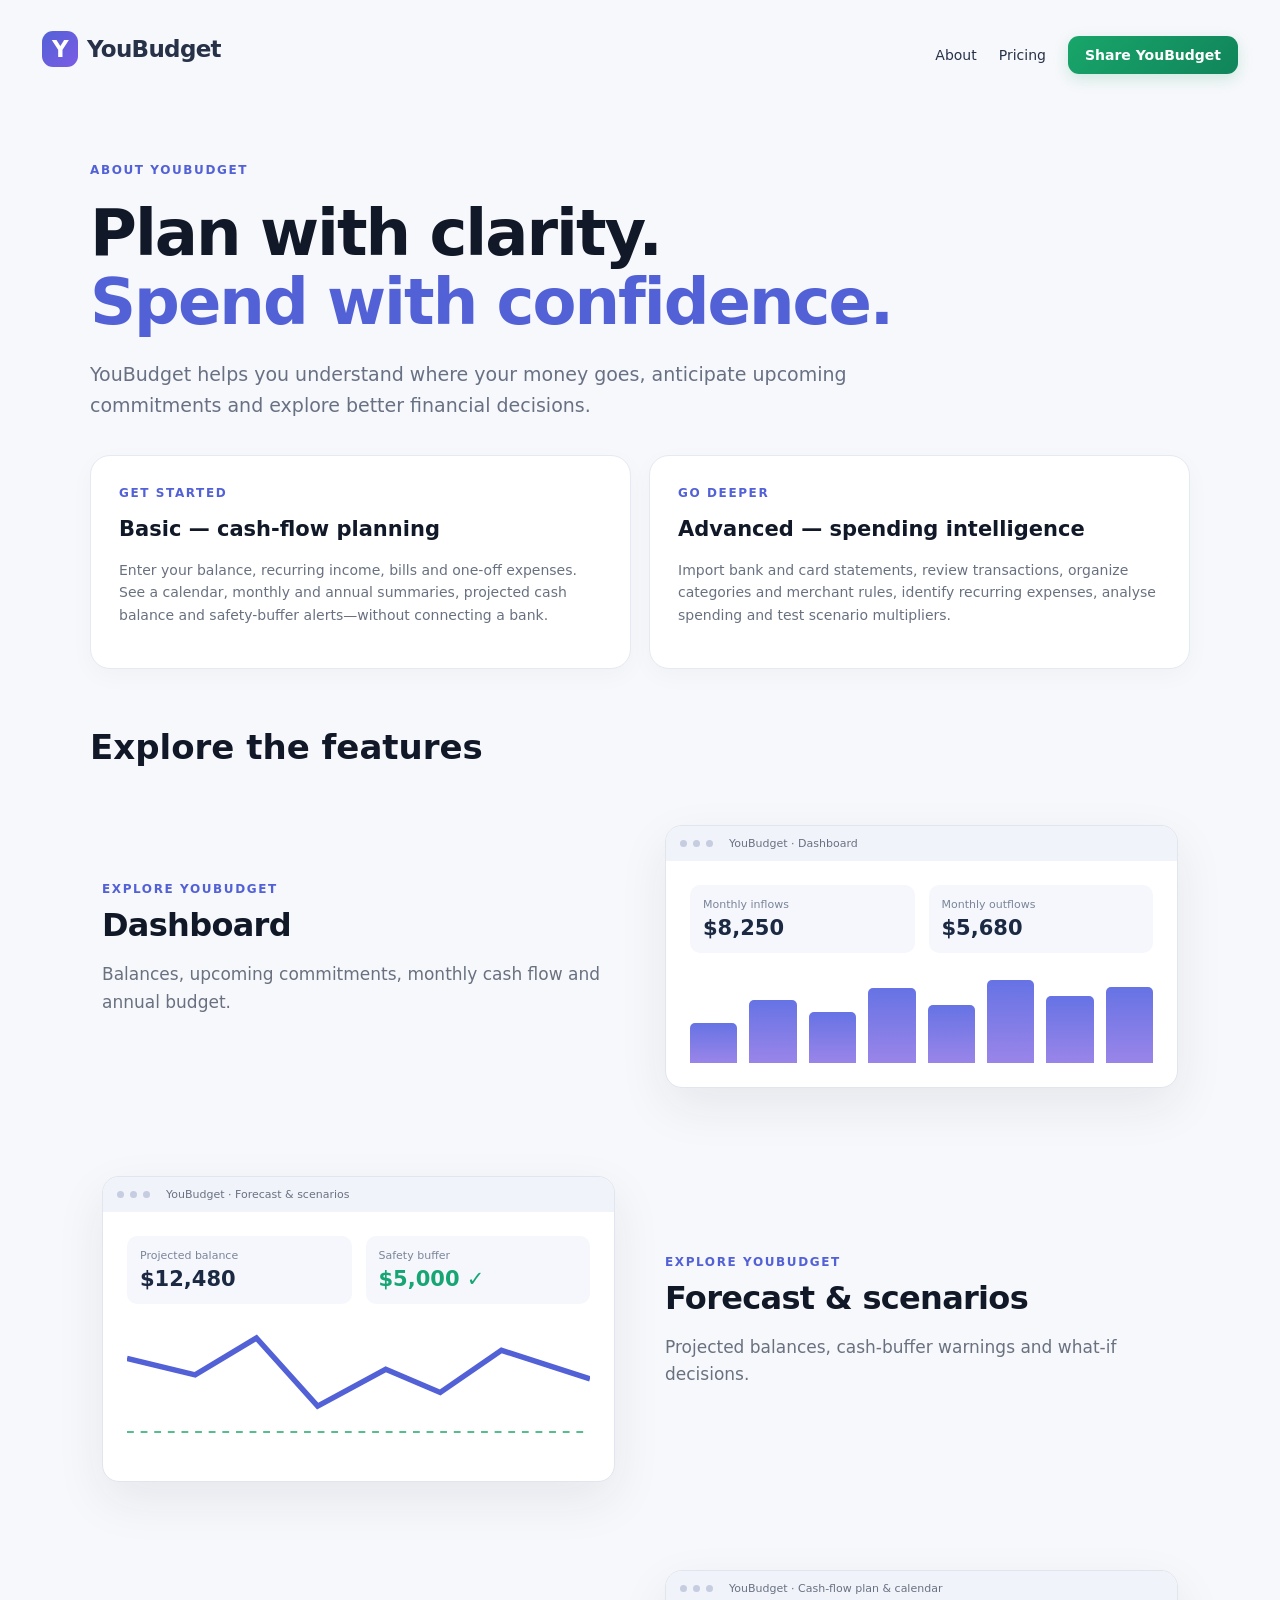
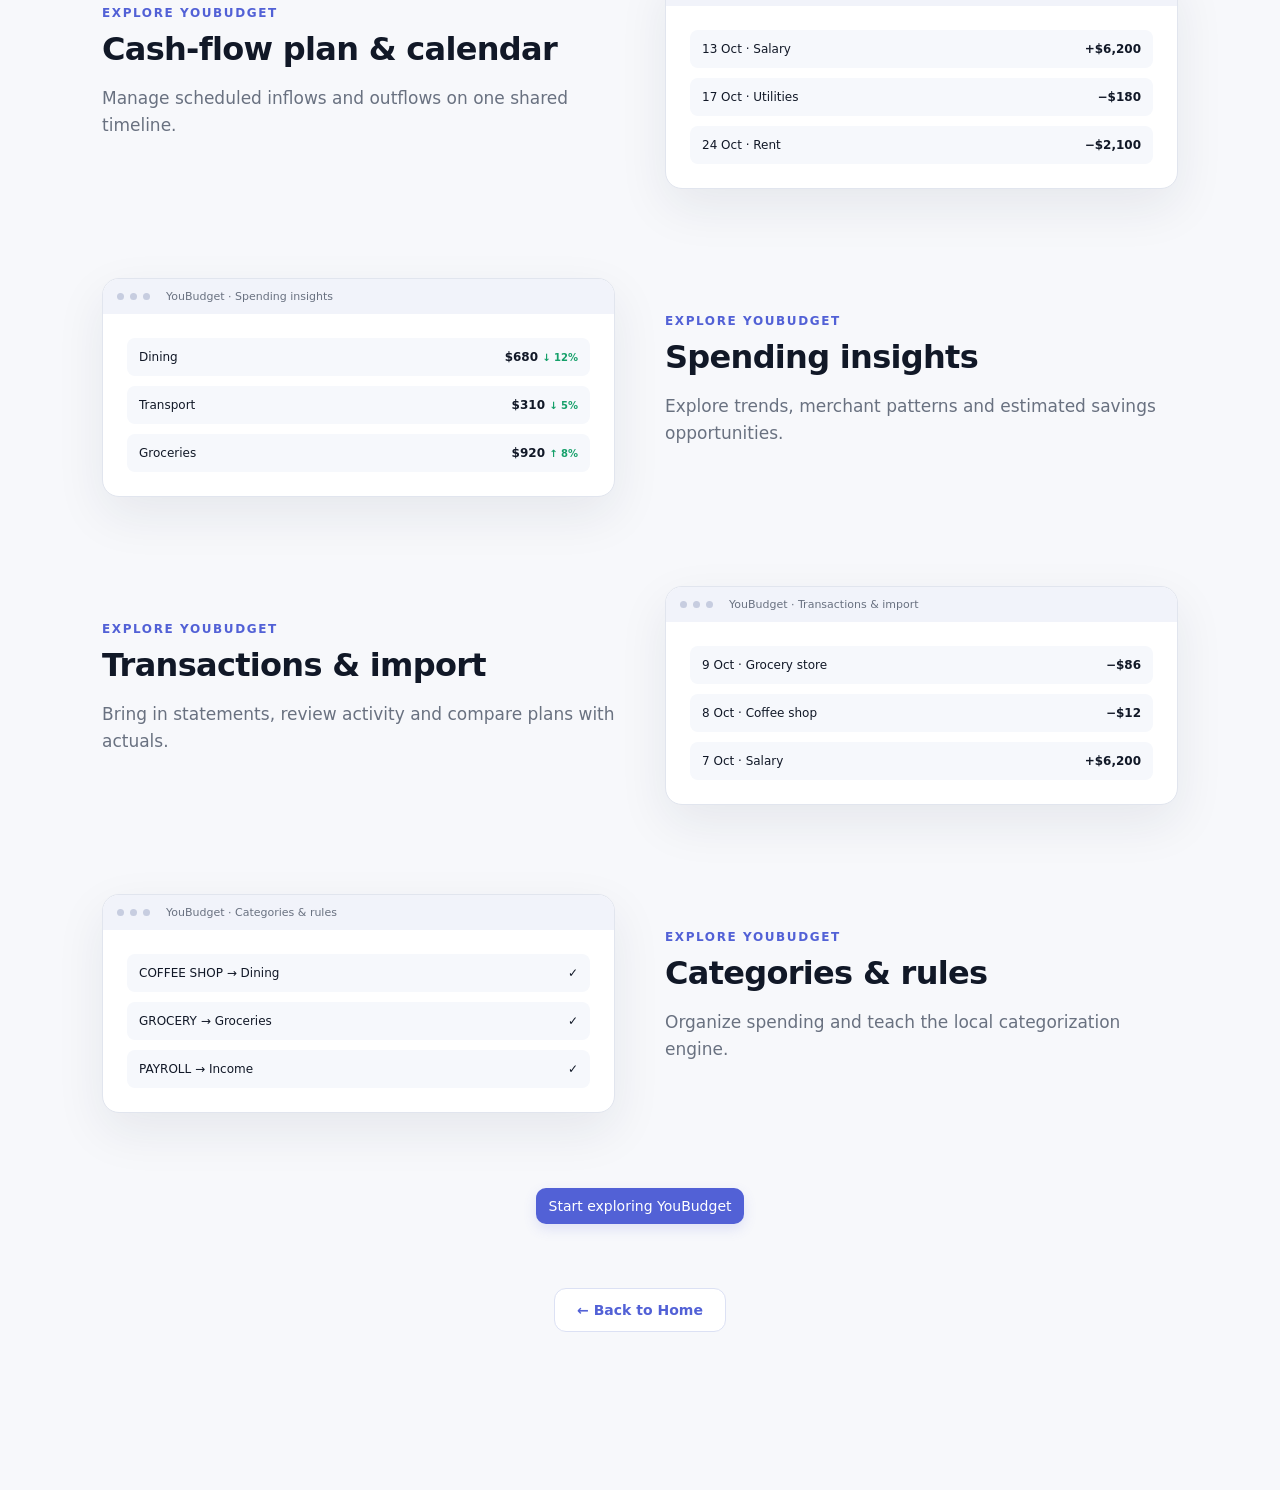
==== about.html @ 05408379 "ft: initial commit" ====
<!doctype html><html lang="en"><head><meta charset="utf-8"><meta name="viewport" content="width=device-width,initial-scale=1"><title>About | YouBudget</title><link rel="stylesheet" href="styles.css"></head><body class="marketing-body"><div class="marketing-shell"><header class="marketing-nav"><a class="yb-logo" href="index.html"><span>Y</span>YouBudget</a><nav><a href="about.html">About</a><a href="pricing.html">Pricing</a><button class="share-cta share-marketing" type="button" id="shareYouBudget">Share YouBudget</button></nav></header><main class="marketing-page standalone"><div class="eyebrow">ABOUT YOUBUDGET</div><h1>Plan with clarity.<br><em>Spend with confidence.</em></h1><p class="marketing-lead">YouBudget helps you understand where your money goes, anticipate upcoming commitments and explore better financial decisions.</p><div class="marketing-cards"><article><span class="eyebrow">GET STARTED</span><h2>Basic — cash-flow planning</h2><p>Enter your balance, recurring income, bills and one-off expenses. See a calendar, monthly and annual summaries, projected cash balance and safety-buffer alerts—without connecting a bank.</p></article><article><span class="eyebrow">GO DEEPER</span><h2>Advanced — spending intelligence</h2><p>Import bank and card statements, review transactions, organize categories and merchant rules, identify recurring expenses, analyse spending and test scenario multipliers.</p></article></div><h2 class="section-title">Explore the features</h2><div class="feature-stories"><article class="feature-story"><div class="story-copy"><span class="eyebrow">EXPLORE YOUBUDGET</span><h2>Dashboard</h2><p>Balances, upcoming commitments, monthly cash flow and annual budget.</p></div><div class="screen-preview"><div class="screen-bar"><i></i><i></i><i></i><span>YouBudget · Dashboard</span></div><div class="screen-inner"><div class="mock-kpis"><span>Monthly inflows<br><b>$8,250</b></span><span>Monthly outflows<br><b>$5,680</b></span></div><div class="mock-bars"><i style="height:45%"></i><i style="height:70%"></i><i style="height:57%"></i><i style="height:83%"></i><i style="height:64%"></i><i style="height:92%"></i><i style="height:74%"></i><i style="height:85%"></i></div></div></div></article><article class="feature-story"><div class="story-copy"><span class="eyebrow">EXPLORE YOUBUDGET</span><h2>Forecast & scenarios</h2><p>Projected balances, cash-buffer warnings and what-if decisions.</p></div><div class="screen-preview"><div class="screen-bar"><i></i><i></i><i></i><span>YouBudget · Forecast & scenarios</span></div><div class="screen-inner"><div class="mock-kpis"><span>Projected balance<br><b>$12,480</b></span><span>Safety buffer<br><b style="color:#17a673">$5,000 ✓</b></span></div><svg viewBox="0 0 340 110" width="100%"><path d="M0 40 L50 52 L95 25 L140 75 L190 48 L230 65 L275 34 L340 55" fill="none" stroke="#5261d6" stroke-width="4"/><path d="M0 94 H340" stroke="#20a66a" stroke-dasharray="5 5"/></svg></div></div></article><article class="feature-story"><div class="story-copy"><span class="eyebrow">EXPLORE YOUBUDGET</span><h2>Cash-flow plan & calendar</h2><p>Manage scheduled inflows and outflows on one shared timeline.</p></div><div class="screen-preview"><div class="screen-bar"><i></i><i></i><i></i><span>YouBudget · Cash-flow plan & calendar</span></div><div class="screen-inner"><div class="mock-rows"><span>13 Oct · Salary <b>+$6,200</b></span><span>17 Oct · Utilities <b>−$180</b></span><span>24 Oct · Rent <b>−$2,100</b></span></div></div></div></article><article class="feature-story"><div class="story-copy"><span class="eyebrow">EXPLORE YOUBUDGET</span><h2>Spending insights</h2><p>Explore trends, merchant patterns and estimated savings opportunities.</p></div><div class="screen-preview"><div class="screen-bar"><i></i><i></i><i></i><span>YouBudget · Spending insights</span></div><div class="screen-inner"><div class="mock-rows"><span>Dining <b>$680 <small>↓ 12%</small></b></span><span>Transport <b>$310 <small>↓ 5%</small></b></span><span>Groceries <b>$920 <small>↑ 8%</small></b></span></div></div></div></article><article class="feature-story"><div class="story-copy"><span class="eyebrow">EXPLORE YOUBUDGET</span><h2>Transactions & import</h2><p>Bring in statements, review activity and compare plans with actuals.</p></div><div class="screen-preview"><div class="screen-bar"><i></i><i></i><i></i><span>YouBudget · Transactions & import</span></div><div class="screen-inner"><div class="mock-rows"><span>9 Oct · Grocery store <b>−$86</b></span><span>8 Oct · Coffee shop <b>−$12</b></span><span>7 Oct · Salary <b>+$6,200</b></span></div></div></div></article><article class="feature-story"><div class="story-copy"><span class="eyebrow">EXPLORE YOUBUDGET</span><h2>Categories & rules</h2><p>Organize spending and teach the local categorization engine.</p></div><div class="screen-preview"><div class="screen-bar"><i></i><i></i><i></i><span>YouBudget · Categories & rules</span></div><div class="screen-inner"><div class="mock-rows"><span>COFFEE SHOP → Dining <b>✓</b></span><span>GROCERY → Groceries <b>✓</b></span><span>PAYROLL → Income <b>✓</b></span></div></div></div></article></div><div class="marketing-bottom"><a href="index.html" class="primary marketing-link">Start exploring YouBudget</a></div><div class="marketing-bottom"><a class="marketing-link-home bottom-home" href="index.html">← Back to Home</a></div></main></div><script src="marketing.js"></script><script src="i18n.js"></script></body></html>
---- styles.css ----
*{box-sizing:border-box}body{margin:0;font:14px Inter,system-ui,Segoe UI,sans-serif;background:#f5f7fb;color:#172033}aside{position:fixed;width:220px;height:100vh;background:#111827;color:white;padding:28px 18px;display:flex;flex-direction:column}.brand{font-size:23px;font-weight:800}.tag{color:#93a4bf;font-size:12px;margin:4px 0 28px}nav{display:grid;gap:7px}nav button{border:0;background:none;color:#b9c3d4;text-align:left;padding:11px 12px;border-radius:8px;font:inherit;cursor:pointer}nav button.active,nav button:hover{background:#253047;color:white}.privacy{margin-top:auto;color:#8290a6;font-size:11px;line-height:1.5}main{margin-left:220px;padding:30px 38px;max-width:1500px}header{display:flex;justify-content:space-between;align-items:center;margin-bottom:24px}h1{margin:0;font-size:28px}header p{margin:5px 0;color:#728096}.mode{display:flex;align-items:center;gap:10px}.mode span{font-size:12px;color:#728096}select,input,button{border:1px solid #d9dfeb;border-radius:8px;padding:9px 11px;background:white}button{cursor:pointer}.primary{background:#2856d8;color:white;border-color:#2856d8}.danger{color:#b42318}.page{display:none}.page.active{display:block}.kpis{display:grid;grid-template-columns:repeat(4,1fr);gap:15px}.card,.panel,.hero{background:white;border:1px solid #e4e8f0;border-radius:13px;padding:18px;box-shadow:0 1px 2px #16213e0a}.card small{display:block;color:#718096}.card b{font-size:25px;display:block;margin:8px 0}.card em{font-style:normal;color:#9aa5b5;font-size:11px}.grid{display:grid;grid-template-columns:1fr 1fr;gap:15px;margin-top:15px}.wide{grid-column:span 2}.panel h2,.hero h2{font-size:16px;margin:0 0 12px}.panelhead{display:flex;justify-content:space-between}.panelhead span{font-size:11px;color:#7d899b}.alert{background:#fff8e7;border:1px solid #f2d58a;border-radius:10px;padding:12px 15px;margin-bottom:14px}.alert strong{color:#8b5a00}.row{display:flex;align-items:center;justify-content:space-between;border-top:1px solid #eef1f5;padding:10px 0}.muted{color:#7d899b;font-size:12px}.amount.out{color:#b42318}.amount.in{color:#087a55}.barrow{display:grid;grid-template-columns:120px 1fr 80px;gap:10px;align-items:center;margin:9px 0}.bar{height:8px;background:#edf0f5;border-radius:8px;overflow:hidden}.bar i{display:block;height:100%;background:#345fdb;border-radius:8px}.chart{height:210px;display:flex;align-items:flex-end;gap:20px;padding:25px 10px 5px}.monthbar{flex:1;text-align:center;color:#718096;font-size:11px}.bars{height:160px;display:flex;align-items:flex-end;justify-content:center;gap:4px}.bars i{width:12px;min-height:2px;border-radius:3px 3px 0 0;background:#2e5bd5}.bars i.out{background:#cbd3e2}.drop{display:block;border:2px dashed #cbd4e2;border-radius:12px;padding:35px;text-align:center;margin:18px 0;color:#6d7b91}.drop input{display:none}.steps{display:flex;gap:8px;flex-wrap:wrap}.steps span{background:#f1f4f9;padding:7px 10px;border-radius:20px;font-size:12px}.toolbar{display:flex;gap:10px;align-items:center;margin-bottom:14px}.toolbar h2{margin:0 auto}.tablewrap{overflow:auto}table{width:100%;border-collapse:collapse}th,td{text-align:left;padding:10px;border-bottom:1px solid #edf0f4;white-space:nowrap}th{font-size:11px;color:#778399;text-transform:uppercase}.num{text-align:right}.calendar{display:grid;grid-template-columns:repeat(7,1fr);background:white;border:1px solid #e1e6ef;border-radius:12px;overflow:hidden}.day{min-height:120px;padding:8px;border-right:1px solid #edf0f4;border-bottom:1px solid #edf0f4}.day.head{min-height:auto;background:#f7f9fc;color:#718096;font-size:11px}.day.dim{background:#fafbfc;color:#b6bfcc}.event{font-size:11px;padding:5px;margin-top:5px;border-radius:5px;background:#eef3ff}.event.out{background:#fff0ed}.event b{display:block}form{display:flex;gap:8px;flex-wrap:wrap}#flowForm{min-width:330px;display:grid}dialog{border:0;border-radius:14px;box-shadow:0 20px 60px #0003}#alerts:empty{display:none}@media(max-width:900px){aside{position:static;width:auto;height:auto}nav{display:flex;overflow:auto}.privacy{display:none}main{margin:0;padding:20px}.kpis{grid-template-columns:1fr 1fr}.grid{grid-template-columns:1fr}.wide{grid-column:auto}}.advancedOnly.hidden{display:none!important}#monthlyForm,#mapForm{display:grid;gap:10px}.toolbar label{color:#687481}.toolbar label input{display:block;margin-top:4px}.pill{display:inline-block;padding:3px 7px;border-radius:12px;background:#edf1f5;font-size:11px}.pill.oneoff{background:#fff0d8;color:#805100}.pill.transfer{background:#e8efff;color:#244eaa}.projection{height:180px;display:flex;align-items:flex-end;gap:2px}.projection i{flex:1;background:#8ca5e3;min-width:2px}.projection i.breach{background:#d98b93}
.budget-compare{display:grid;grid-template-columns:1fr 1fr;gap:15px;margin-bottom:15px}.summary-panel h2{margin-bottom:0}.summary-grid{display:grid;grid-template-columns:1fr 1fr;gap:0 22px;margin-top:12px}.summary-grid>div{padding:11px 0;border-top:1px solid #edf0f4}.summary-grid small{display:block;color:#718096;margin-bottom:5px}.summary-grid b{font-size:20px}.summary-grid .total{grid-column:span 2;border-top:2px solid #dfe5ef;margin-top:3px;padding-top:14px}.summary-grid .total b{font-size:24px}.compact-kpis{grid-template-columns:minmax(220px,1fr);max-width:360px;margin-bottom:15px}@media(max-width:900px){.budget-compare{grid-template-columns:1fr}.summary-grid{grid-template-columns:1fr}.summary-grid .total{grid-column:auto}}

.import-actions{display:flex;align-items:center;gap:10px}.small{padding:6px 9px;font-size:11px}
/* YouBudget v3.3 dashboard */
.dashboard-top{display:grid;grid-template-columns:1fr 1fr;gap:15px;margin-bottom:15px}.balance-panel{display:grid;gap:12px;align-content:start}.balance-panel label{color:#687481;font-size:12px}.balance-panel input{display:block;width:min(260px,100%);margin-top:5px;font-size:18px;font-weight:700}.balance-panel #cashWarning{margin-top:4px}.flow7-table{width:100%}.flow7-table td,.flow7-table th{padding:8px 6px}.flow7-table td:last-child,.flow7-table th:last-child{text-align:right}.chart-svg{height:235px;padding:0;display:block;position:relative}.chart-svg svg{width:100%;height:100%;overflow:visible}.chart-subhead{margin-top:24px;padding-top:18px;border-top:1px solid #edf0f4}.gridline{stroke:#e5e7eb;stroke-width:1}.axis-label{fill:#8994a5;font-size:10px}.month-label{fill:#718096;font-size:11px}.bar-in{fill:#2e5bd5}.bar-out{fill:#cbd3e2}.bar-pos{fill:#169b62}.bar-neg{fill:#d64545}.chart-tip{position:fixed;pointer-events:none;background:#172033;color:#fff;padding:6px 8px;border-radius:6px;font-size:12px;z-index:9999;display:none;box-shadow:0 4px 14px #0003}@media(max-width:900px){.dashboard-top{grid-template-columns:1fr}}

/* YouBudget v4 product layer */
.landing{position:fixed;inset:0;z-index:100;background:#f7f8fb;color:#111827;overflow:auto;padding:28px 6vw 50px}.landing.hidden{display:none}
.landing-nav{display:flex;justify-content:space-between;align-items:center;max-width:1180px;margin:auto}.yb-logo{font-size:24px;font-weight:850;letter-spacing:-.7px;display:flex;gap:9px;align-items:center}.yb-logo span{display:grid;place-items:center;width:34px;height:34px;border-radius:11px;background:#111827;color:white}.landing-actions,.hero-cta{display:flex;gap:12px}.ghost{background:white;border:1px solid #d8dce5;color:#1f2937}.big{padding:13px 20px;font-size:15px}
.landing-hero{max-width:1180px;margin:78px auto 70px;display:grid;grid-template-columns:1.05fr .95fr;gap:70px;align-items:center}.eyebrow{font-size:12px;font-weight:800;letter-spacing:1.6px;color:#5261d6;margin-bottom:18px}.hero-copy h1{font-size:58px;line-height:1.02;letter-spacing:-2.8px;margin:0 0 22px}.hero-copy h1 em{font-style:normal;color:#5261d6}.hero-copy>p{font-size:19px;line-height:1.65;color:#5f6673;max-width:650px}.hero-cta{margin:30px 0 20px}.trust{font-size:12px;color:#6b7280}
.forecast-card{background:#111827;color:white;border-radius:26px;padding:28px;box-shadow:0 28px 70px #11182724}.fc-head{display:flex;justify-content:space-between;align-items:center}.fc-head span{font-size:10px;letter-spacing:1.4px;color:#9ca3af}.fc-balance{margin-top:28px}.fc-balance small{display:block;color:#9ca3af}.fc-balance strong{font-size:42px}.mini-line{height:135px;color:#7c8cff}.mini-line svg{width:100%;height:100%}.fc-stats{display:grid;grid-template-columns:repeat(3,1fr);gap:12px;border-top:1px solid #ffffff17;padding-top:20px}.fc-stats small{display:block;color:#9ca3af;font-size:10px}.fc-stats b{font-size:14px}.fc-stats .ok{color:#6ee7a0}
.feature-strip{max-width:1180px;margin:auto;display:grid;grid-template-columns:repeat(5,1fr);gap:14px}.feature-strip>div{background:white;border:1px solid #e7e9ef;border-radius:16px;padding:20px}.feature-strip span{font-size:11px;color:#8b93a3}.feature-strip b{display:block;margin:10px 0 7px}.feature-strip p{font-size:12px;line-height:1.5;color:#697180;margin:0}
.forecast-ribbon{display:grid;grid-template-columns:repeat(4,1fr);gap:10px;margin:14px 0}.forecast-ribbon>div{background:#fff;border:1px solid #e7e9ef;border-radius:12px;padding:12px 14px}.forecast-ribbon small{display:block;color:#737b89}.forecast-ribbon b{display:block;margin-top:4px;font-size:17px}
.forecast-grid{display:grid;grid-template-columns:2fr 1fr;gap:16px}.forecast-chart svg{width:100%;height:300px;overflow:visible}.forecast-line{fill:none;stroke:#5365d8;stroke-width:3}.buffer-line{stroke:#e0a22c;stroke-width:1.5;stroke-dasharray:6 5}.scenario-line{fill:none;stroke:#8b5cf6;stroke-width:2.5;stroke-dasharray:5 4}.forecast-fill{fill:#5365d810}.danger-dot{fill:#dc4c4c}.horizon{display:flex;gap:5px}.horizon button.active{background:#111827;color:white}.stack{display:grid;gap:9px}.two{display:grid;grid-template-columns:1fr 1fr;gap:8px}.match{display:grid;grid-template-columns:110px 1fr 1fr 100px;gap:12px;padding:10px 0;border-bottom:1px solid #eee;align-items:center}.confidence{font-size:11px;padding:3px 7px;border-radius:99px;background:#edf7ef;color:#24723a;width:max-content}.suggestion{padding:11px 0;border-bottom:1px solid #eee}.suggestion .actions{display:flex;gap:6px;margin-top:8px}
@media(max-width:900px){.landing-hero{grid-template-columns:1fr;margin-top:45px}.hero-copy h1{font-size:44px}.feature-strip{grid-template-columns:1fr 1fr}.forecast-grid{grid-template-columns:1fr}.forecast-ribbon{grid-template-columns:1fr 1fr}}

.brand-home{display:block;width:auto;padding:0;border:0;background:transparent;color:inherit;font:inherit;text-align:left;cursor:pointer}.brand-home:hover{opacity:.72}

/* YouBudget v4.1 — unified blue / purple / green visual system */
:root{--yb-ink:#111827;--yb-blue:#5261d6;--yb-purple:#7c5ce5;--yb-green:#20a66a;--yb-green-soft:#eaf8f1;--yb-blue-soft:#eef1ff;--yb-purple-soft:#f3efff;--yb-line:#e7e9ef;--yb-muted:#697180;--yb-bg:#f7f8fb}
body{font-family:Inter,ui-sans-serif,system-ui,-apple-system,"Segoe UI",sans-serif;background:var(--yb-bg);color:var(--yb-ink)}
aside{background:#111827;padding:27px 18px;border-right:1px solid #ffffff0c}
.app-logo{display:flex!important;align-items:center;gap:9px!important;color:white!important;font-size:23px!important;font-weight:850!important;letter-spacing:-.7px!important;margin-bottom:2px}
.app-logo span{display:grid;place-items:center;width:34px;height:34px;border-radius:11px;background:linear-gradient(145deg,var(--yb-blue),var(--yb-purple));color:#fff;font-size:19px;box-shadow:0 7px 18px #5261d63b}
.app-logo strong{font:inherit}
.tag{color:#a9b3c5;margin-left:43px;margin-top:-1px}
nav{margin-top:12px}
nav button{border-radius:10px;color:#bfc7d5;padding:11px 12px}
nav button.active{background:linear-gradient(90deg,#5261d628,#7c5ce51c);color:#fff;box-shadow:inset 3px 0 0 var(--yb-green)}
nav button:hover{background:#ffffff0b;color:white}
main{padding:34px 40px}
header h1{letter-spacing:-.7px;font-weight:800}
.panel,.card,.hero{border:1px solid var(--yb-line);border-radius:16px;box-shadow:0 5px 18px #11182708}
.panel h2,.hero h2{letter-spacing:-.15px}
.primary{background:linear-gradient(135deg,var(--yb-blue),#6473e7);border-color:transparent;box-shadow:0 5px 13px #5261d626}
.primary:hover{filter:brightness(.97);transform:translateY(-1px)}
button,select,input{transition:.18s ease}
input:focus,select:focus{outline:3px solid #5261d619;border-color:#7d89e6}
.amount.in,.ok{color:var(--yb-green)!important}.amount.out{color:#c84343}
.alert{background:#fff9e9;border-color:#efda9d}
.forecast-ribbon>div{border-radius:15px;position:relative;overflow:hidden}
.forecast-ribbon>div:before{content:"";position:absolute;left:0;top:0;bottom:0;width:3px;background:var(--yb-blue)}
.forecast-ribbon>div:nth-child(2):before{background:var(--yb-purple)}
.forecast-ribbon>div:nth-child(3):before{background:var(--yb-green)}
.forecast-ribbon>div:nth-child(4):before{background:#8a94a6}
.summary-grid .total{background:linear-gradient(135deg,var(--yb-blue-soft),var(--yb-green-soft));border-radius:12px;padding:10px}
.bar-in{fill:var(--yb-blue)}.bar-out{fill:var(--yb-purple)}.bar-pos{fill:var(--yb-green)}.bar-neg{fill:#d95555}
.forecast-line{stroke:var(--yb-blue)}.scenario-line{stroke:var(--yb-purple)}.buffer-line{stroke:var(--yb-green)}
.confidence{background:var(--yb-green-soft);color:#147247}
.steps span,.pill{border-radius:999px}
.event.in{border-left-color:var(--yb-green)!important;background:var(--yb-green-soft)!important}.event.out{border-left-color:var(--yb-purple)!important}
.drop{border-color:#cfd5f2;background:linear-gradient(135deg,#f8f9ff,#f7fffb)}
.flow7-table tbody tr:hover,tbody tr:hover{background:#fafbff}
.landing{background:radial-gradient(circle at 85% 15%,#eaf8f1 0,transparent 24%),radial-gradient(circle at 18% 8%,#eef1ff 0,transparent 28%),#f7f8fb}
.landing .yb-logo span{background:linear-gradient(145deg,var(--yb-blue),var(--yb-purple));box-shadow:0 8px 20px #5261d62d}
.landing .primary{background:linear-gradient(135deg,var(--yb-blue),var(--yb-purple))}
.forecast-card{background:linear-gradient(145deg,#111827,#17233a);border:1px solid #ffffff12}
.mini-line{color:#70d3a4}.fc-stats .ok{color:#70d3a4!important}
.feature-strip>div{transition:.2s ease;border-color:var(--yb-line)}.feature-strip>div:hover{transform:translateY(-3px);box-shadow:0 12px 28px #1118270d;border-color:#d9def4}
.feature-strip>div:nth-child(3){background:linear-gradient(145deg,#fff,var(--yb-green-soft))}
.feature-strip>div:nth-child(4){background:linear-gradient(145deg,#fff,var(--yb-purple-soft))}
.privacy{color:#8f9caf}
@media(max-width:700px){main{padding:24px 18px}.tag{margin-left:0}.app-logo{margin-bottom:10px}}

.tag{font-size:10.5px!important;white-space:nowrap;letter-spacing:-.05px}
.plan-actions{display:flex;gap:6px;justify-content:flex-end}.edit-flow{color:var(--yb-blue);background:var(--yb-blue-soft);border-color:#dce1ff}
.setting-row{display:flex;align-items:center;justify-content:space-between;gap:20px;padding:10px 0}.setting-row span{display:grid;gap:3px}.setting-row small{color:var(--yb-muted);font-weight:400}.setting-row select{min-width:250px}
.range-tabs{display:flex;justify-content:flex-end;gap:5px;margin:4px 0 10px}.range-tabs button.active{background:#5261d6;color:white}.forecast-ticks{display:flex;justify-content:space-between;padding:0 12px 0 60px;color:#7d899b;font-size:11px;margin-top:-10px;margin-bottom:10px}#insightTrends table,#merchantInsights table{width:100%;border-collapse:collapse}#insightTrends th,#merchantInsights th{text-align:left}#insightTrends td,#merchantInsights td,#insightTrends th,#merchantInsights th{padding:10px;border-bottom:1px solid #e7e9ef}#multiplierPanel .toolbar{flex-wrap:wrap}

/* v4.4 landing and marketing */
.landing{padding-bottom:22px}.landing-hero{margin-top:38px;margin-bottom:30px}.feature-strip>div{padding:15px 17px}.feature-strip b{margin:0 0 7px}.landing-actions{flex-wrap:wrap}.landing-actions button{white-space:nowrap}.marketing-page{max-width:1180px;margin:34px auto 50px}.marketing-page[hidden]{display:none}.marketing-page h1{font-size:clamp(38px,5vw,66px);line-height:1.08;letter-spacing:-2px;margin:22px 0}.marketing-page h1 em{font-style:normal;color:#5261d6}.marketing-lead{font-size:19px;line-height:1.6;color:#687184;max-width:780px}.marketing-top{display:flex;gap:25px;align-items:center}.marketing-cards,.pricing-cards{display:grid;grid-template-columns:repeat(2,minmax(0,1fr));gap:18px;margin:35px 0}.marketing-cards article,.pricing-cards article,.marketing-features article{background:#fff;border:1px solid #e5e9f1;border-radius:20px;padding:28px;box-shadow:0 7px 25px #11182708}.marketing-features{display:grid;grid-template-columns:repeat(3,minmax(0,1fr));gap:16px;margin:22px 0}.marketing-page article p{color:#697180;line-height:1.6}.price{font-size:52px;font-weight:850;margin:18px 0}.price small{font-size:17px;color:#687184;font-weight:400}.featured-price{border-color:#a5e5c6!important;background:linear-gradient(135deg,#fff,#f0fcf5)!important}.marketing-bottom{margin:35px 0}.category-chip{display:inline-flex;align-items:center;gap:7px;border:1px solid #dfe4ee;border-radius:20px;padding:4px 6px 4px 12px;margin:4px;background:#fff}.category-chip button{border:0;background:#f5f6fa;padding:2px 7px;border-radius:100%;color:#b42318}.insight-disclaimer{font-size:12px;color:#788292;margin:22px 0 8px}@media(max-width:750px){.marketing-cards,.pricing-cards,.marketing-features{grid-template-columns:1fr}.landing-hero{margin-top:25px}.landing-actions{gap:5px}.landing-actions button{padding:7px}}

/* v4.5 separate marketing pages */
.landing-actions .marketing-link,.marketing-link{display:inline-flex;align-items:center;justify-content:center;text-decoration:none;padding:10px 13px;border-radius:10px;font:inherit}.landing-actions .marketing-link{border:1px solid #d9dfeb;color:#24334b;background:#fff}.landing-actions .share-cta{background:linear-gradient(135deg,#18a66a,#11845b)!important;color:#fff!important;border:1px solid #11845b!important;box-shadow:0 5px 15px #18a66a30;font-weight:750}.landing-actions .share-cta:hover{filter:brightness(.93)}
.marketing-body{background:#f7f8fb}.marketing-shell{max-width:1320px;margin:auto;padding:24px 42px}.marketing-nav{display:flex;justify-content:space-between;align-items:center}.marketing-nav nav{display:flex;gap:22px;align-items:center}.marketing-nav a{text-decoration:none;color:#273248}.marketing-nav .yb-logo{display:flex;gap:9px;align-items:center;font-size:23px;font-weight:850;letter-spacing:-.7px}.marketing-nav .yb-logo span{display:grid;place-items:center;background:linear-gradient(135deg,#5261d6,#7c5ce5);color:#fff;width:36px;height:36px;border-radius:11px}.marketing-page.standalone{max-width:1180px;margin:55px auto 65px}.feature-stories{display:grid;gap:28px;margin-top:28px}.feature-story{display:grid;grid-template-columns:1fr 1fr;gap:50px;align-items:center;min-height:280px;padding:30px 12px}.feature-story:nth-child(even) .story-copy{order:2}.feature-story:nth-child(even) .screen-preview{order:1}.story-copy h2{font-size:32px;letter-spacing:-.7px;margin:10px 0}.story-copy p{font-size:17px;line-height:1.65;color:#697180}.section-title{font-size:34px;margin:58px 0 8px}.screen-preview{background:white;border:1px solid #e1e5ee;border-radius:17px;box-shadow:0 18px 50px #16213e14;overflow:hidden;min-height:210px}.screen-bar{display:flex;align-items:center;gap:6px;background:#f1f3fa;padding:11px 14px;color:#697180;font-size:11px}.screen-bar i{width:7px;height:7px;background:#c7cde0;border-radius:50%}.screen-bar span{margin-left:10px}.screen-inner{padding:24px}.mock-kpis{display:flex;gap:14px}.mock-kpis span{background:#f5f7fc;border-radius:10px;padding:13px;flex:1;font-size:11px;color:#7a8599}.mock-kpis b{display:block;color:#1b2942;font-size:21px;margin-top:5px}.mock-bars{height:90px;display:flex;align-items:end;gap:12px;margin-top:20px}.mock-bars i{flex:1;background:linear-gradient(#6673e4,#9a85e9);border-radius:5px 5px 0 0}.mock-rows{display:grid;gap:10px}.mock-rows span{display:flex;justify-content:space-between;padding:12px;background:#f6f8fc;border-radius:8px;font-size:12px}.mock-rows small{color:#16a06a}.marketing-link.primary{color:#fff;background:#5261d6}.marketing-link.ghost{color:#273248;border:1px solid #d9dfeb;background:white}@media(max-width:760px){.marketing-shell{padding:20px}.marketing-nav{gap:16px;flex-wrap:wrap}.feature-story{grid-template-columns:1fr;gap:16px;padding:15px 0}.feature-story:nth-child(even) .story-copy,.feature-story:nth-child(even) .screen-preview{order:initial}.marketing-page.standalone{margin-top:32px}}

.share-marketing{padding:11px 17px;border:0;border-radius:11px;background:linear-gradient(135deg,#18a66a,#11845b);color:white;box-shadow:0 5px 15px #18a66a30;font-weight:750;cursor:pointer}.bottom-home{display:inline-flex;margin-top:20px;text-decoration:none;color:#5261d6;font-weight:700;padding:13px 22px;border:1px solid #dce1f4;border-radius:12px;background:white}.marketing-bottom{text-align:center;margin-top:44px}

/* v4.7 first-visit locale chooser */
.locale-welcome{position:fixed;inset:0;z-index:99999;background:rgba(19,28,53,.65);display:grid;place-items:center;padding:20px}
.locale-welcome.hidden{display:none!important}
.locale-modal{background:#fff;color:#202b43;border-radius:22px;padding:30px;width:min(100%,470px);box-shadow:0 25px 80px #0004;display:grid;gap:16px}
.locale-modal h2{margin:0;font-size:26px}.locale-modal p{margin:0;color:#65718a}
.locale-modal label,.locale-settings label{display:grid;gap:7px;font-size:14px;font-weight:600}
.locale-modal select,.locale-settings select{width:100%;padding:11px;border:1px solid #cbd2e2;border-radius:9px;background:white}
.locale-modal .locale-check,.locale-settings label:has(input[type=checkbox]){display:flex;align-items:center;gap:9px}
.locale-modal button{padding:13px}.locale-modal small{color:#69758a}
.locale-settings{display:grid;gap:12px;margin-bottom:20px;padding:16px;border:1px solid #dce2ee;border-radius:12px}
.locale-settings h2,.locale-settings p{margin:0}
html[dir=rtl] .locale-modal{text-align:right}
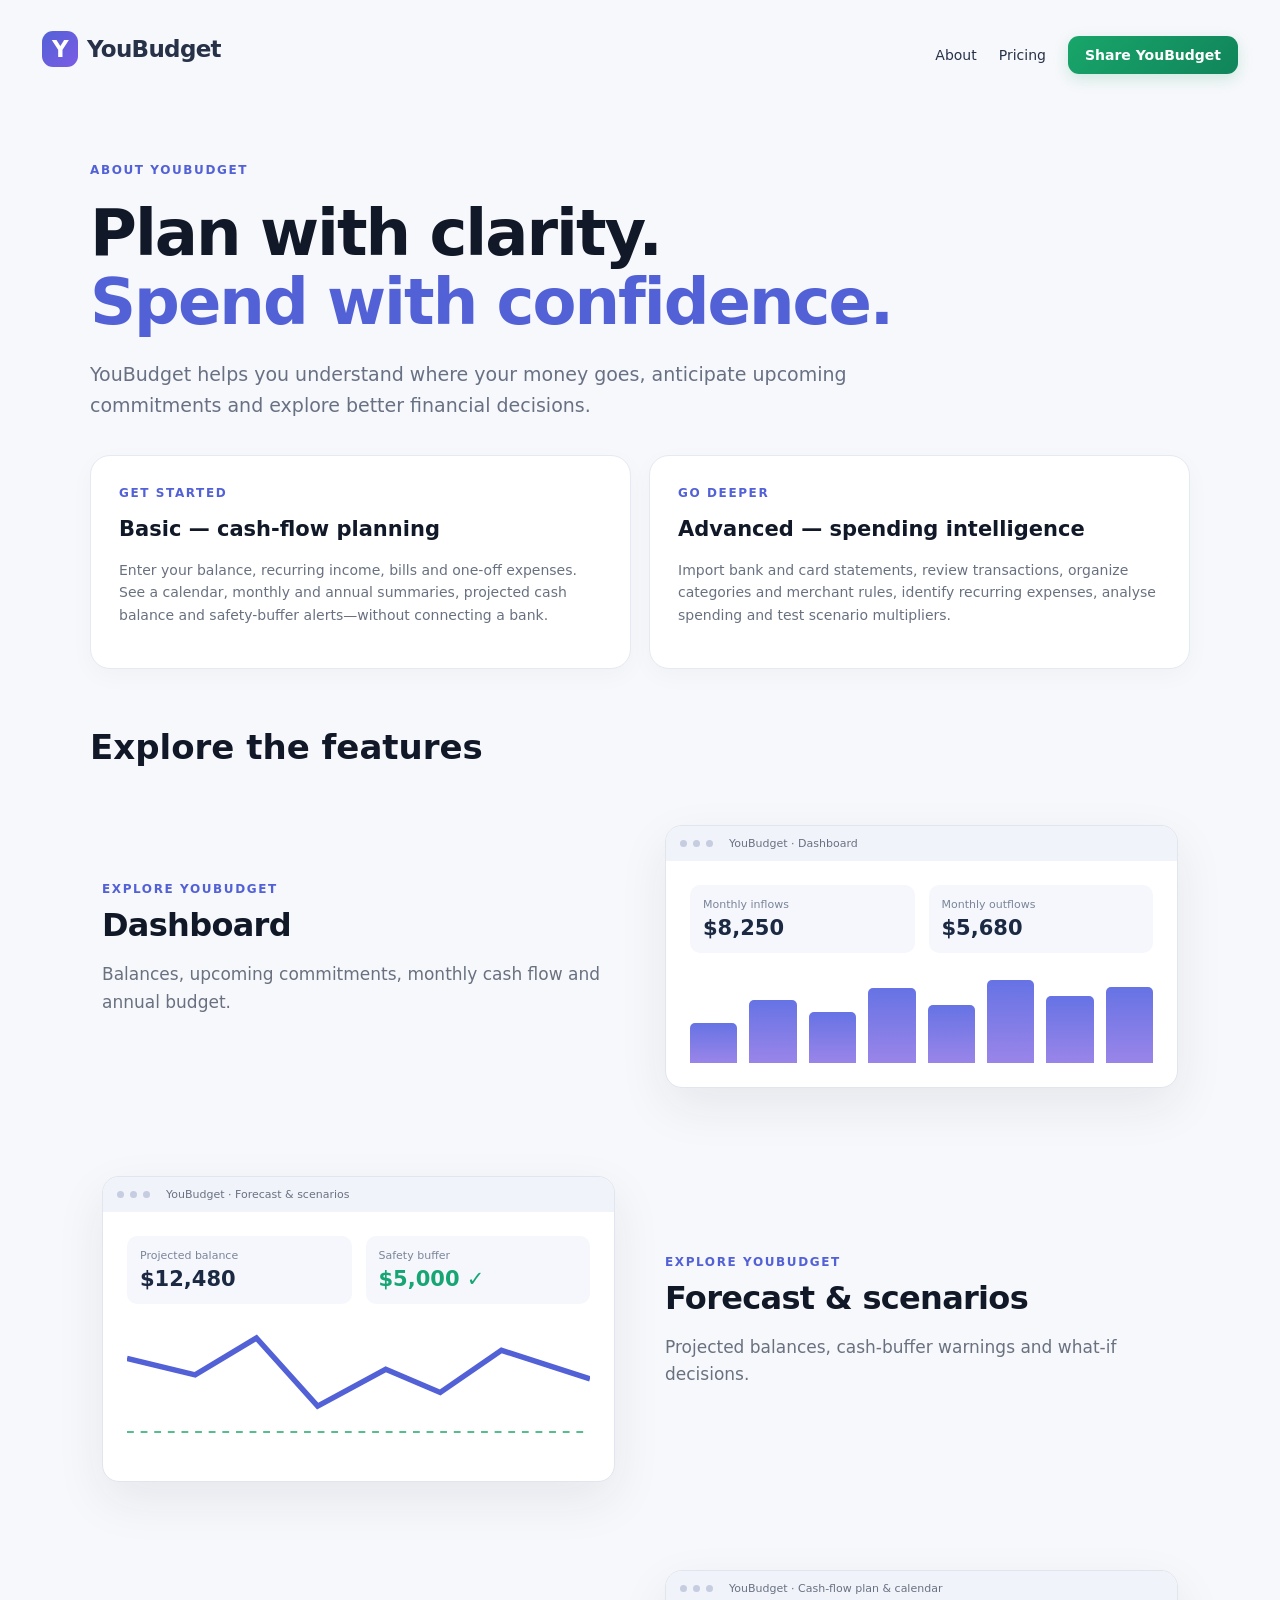
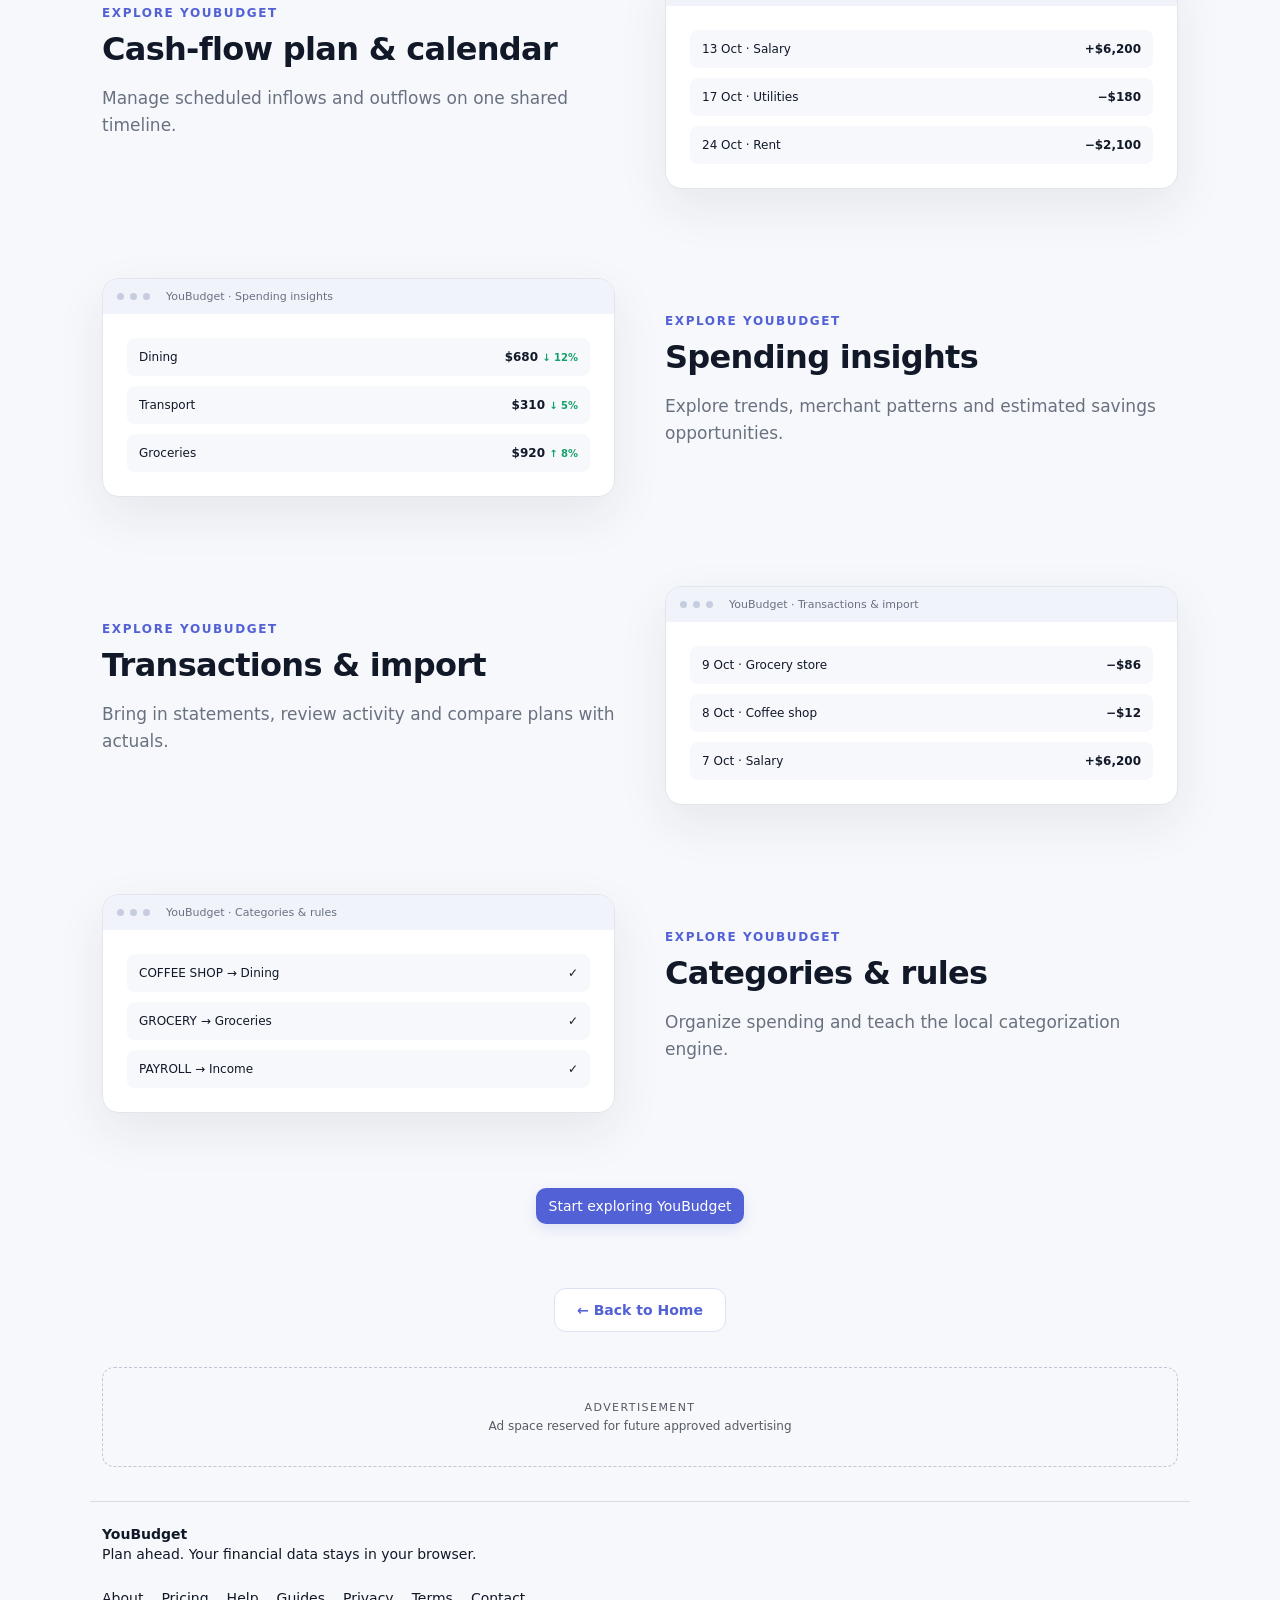
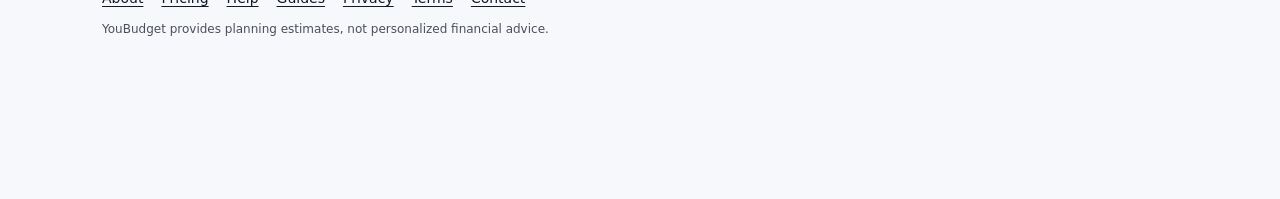
==== commit 6e519dba: "YouBudget_v4_15_2 Clean data + revised calcs" ====
--- a/about.html
+++ b/about.html
@@ -1 +1,2 @@
-<!doctype html><html lang="en"><head><meta charset="utf-8"><meta name="viewport" content="width=device-width,initial-scale=1"><title>About | YouBudget</title><link rel="stylesheet" href="styles.css"></head><body class="marketing-body"><div class="marketing-shell"><header class="marketing-nav"><a class="yb-logo" href="index.html"><span>Y</span>YouBudget</a><nav><a href="about.html">About</a><a href="pricing.html">Pricing</a><button class="share-cta share-marketing" type="button" id="shareYouBudget">Share YouBudget</button></nav></header><main class="marketing-page standalone"><div class="eyebrow">ABOUT YOUBUDGET</div><h1>Plan with clarity.<br><em>Spend with confidence.</em></h1><p class="marketing-lead">YouBudget helps you understand where your money goes, anticipate upcoming commitments and explore better financial decisions.</p><div class="marketing-cards"><article><span class="eyebrow">GET STARTED</span><h2>Basic — cash-flow planning</h2><p>Enter your balance, recurring income, bills and one-off expenses. See a calendar, monthly and annual summaries, projected cash balance and safety-buffer alerts—without connecting a bank.</p></article><article><span class="eyebrow">GO DEEPER</span><h2>Advanced — spending intelligence</h2><p>Import bank and card statements, review transactions, organize categories and merchant rules, identify recurring expenses, analyse spending and test scenario multipliers.</p></article></div><h2 class="section-title">Explore the features</h2><div class="feature-stories"><article class="feature-story"><div class="story-copy"><span class="eyebrow">EXPLORE YOUBUDGET</span><h2>Dashboard</h2><p>Balances, upcoming commitments, monthly cash flow and annual budget.</p></div><div class="screen-preview"><div class="screen-bar"><i></i><i></i><i></i><span>YouBudget · Dashboard</span></div><div class="screen-inner"><div class="mock-kpis"><span>Monthly inflows<br><b>$8,250</b></span><span>Monthly outflows<br><b>$5,680</b></span></div><div class="mock-bars"><i style="height:45%"></i><i style="height:70%"></i><i style="height:57%"></i><i style="height:83%"></i><i style="height:64%"></i><i style="height:92%"></i><i style="height:74%"></i><i style="height:85%"></i></div></div></div></article><article class="feature-story"><div class="story-copy"><span class="eyebrow">EXPLORE YOUBUDGET</span><h2>Forecast & scenarios</h2><p>Projected balances, cash-buffer warnings and what-if decisions.</p></div><div class="screen-preview"><div class="screen-bar"><i></i><i></i><i></i><span>YouBudget · Forecast & scenarios</span></div><div class="screen-inner"><div class="mock-kpis"><span>Projected balance<br><b>$12,480</b></span><span>Safety buffer<br><b style="color:#17a673">$5,000 ✓</b></span></div><svg viewBox="0 0 340 110" width="100%"><path d="M0 40 L50 52 L95 25 L140 75 L190 48 L230 65 L275 34 L340 55" fill="none" stroke="#5261d6" stroke-width="4"/><path d="M0 94 H340" stroke="#20a66a" stroke-dasharray="5 5"/></svg></div></div></article><article class="feature-story"><div class="story-copy"><span class="eyebrow">EXPLORE YOUBUDGET</span><h2>Cash-flow plan & calendar</h2><p>Manage scheduled inflows and outflows on one shared timeline.</p></div><div class="screen-preview"><div class="screen-bar"><i></i><i></i><i></i><span>YouBudget · Cash-flow plan & calendar</span></div><div class="screen-inner"><div class="mock-rows"><span>13 Oct · Salary <b>+$6,200</b></span><span>17 Oct · Utilities <b>−$180</b></span><span>24 Oct · Rent <b>−$2,100</b></span></div></div></div></article><article class="feature-story"><div class="story-copy"><span class="eyebrow">EXPLORE YOUBUDGET</span><h2>Spending insights</h2><p>Explore trends, merchant patterns and estimated savings opportunities.</p></div><div class="screen-preview"><div class="screen-bar"><i></i><i></i><i></i><span>YouBudget · Spending insights</span></div><div class="screen-inner"><div class="mock-rows"><span>Dining <b>$680 <small>↓ 12%</small></b></span><span>Transport <b>$310 <small>↓ 5%</small></b></span><span>Groceries <b>$920 <small>↑ 8%</small></b></span></div></div></div></article><article class="feature-story"><div class="story-copy"><span class="eyebrow">EXPLORE YOUBUDGET</span><h2>Transactions & import</h2><p>Bring in statements, review activity and compare plans with actuals.</p></div><div class="screen-preview"><div class="screen-bar"><i></i><i></i><i></i><span>YouBudget · Transactions & import</span></div><div class="screen-inner"><div class="mock-rows"><span>9 Oct · Grocery store <b>−$86</b></span><span>8 Oct · Coffee shop <b>−$12</b></span><span>7 Oct · Salary <b>+$6,200</b></span></div></div></div></article><article class="feature-story"><div class="story-copy"><span class="eyebrow">EXPLORE YOUBUDGET</span><h2>Categories & rules</h2><p>Organize spending and teach the local categorization engine.</p></div><div class="screen-preview"><div class="screen-bar"><i></i><i></i><i></i><span>YouBudget · Categories & rules</span></div><div class="screen-inner"><div class="mock-rows"><span>COFFEE SHOP → Dining <b>✓</b></span><span>GROCERY → Groceries <b>✓</b></span><span>PAYROLL → Income <b>✓</b></span></div></div></div></article></div><div class="marketing-bottom"><a href="index.html" class="primary marketing-link">Start exploring YouBudget</a></div><div class="marketing-bottom"><a class="marketing-link-home bottom-home" href="index.html">← Back to Home</a></div></main></div><script src="marketing.js"></script><script src="i18n.js"></script></body></html>+<!DOCTYPE html>
+<html lang="en"><head><meta charset="utf-8"/><meta content="width=device-width,initial-scale=1" name="viewport"/><title>About | YouBudget</title><link href="styles.css" rel="stylesheet"/></head><body class="marketing-body"><div class="marketing-shell"><header class="marketing-nav"><a class="yb-logo" href="index.html"><span>Y</span>YouBudget</a><nav><a href="about.html">About</a><a href="pricing.html">Pricing</a><button class="share-cta share-marketing" id="shareYouBudget" type="button">Share YouBudget</button></nav></header><main class="marketing-page standalone"><div class="eyebrow">ABOUT YOUBUDGET</div><h1>Plan with clarity.<br/><em>Spend with confidence.</em></h1><p class="marketing-lead">YouBudget helps you understand where your money goes, anticipate upcoming commitments and explore better financial decisions.</p><div class="marketing-cards"><article><span class="eyebrow">GET STARTED</span><h2>Basic — cash-flow planning</h2><p>Enter your balance, recurring income, bills and one-off expenses. See a calendar, monthly and annual summaries, projected cash balance and safety-buffer alerts—without connecting a bank.</p></article><article><span class="eyebrow">GO DEEPER</span><h2>Advanced — spending intelligence</h2><p>Import bank and card statements, review transactions, organize categories and merchant rules, identify recurring expenses, analyse spending and test scenario multipliers.</p></article></div><h2 class="section-title">Explore the features</h2><div class="feature-stories"><article class="feature-story"><div class="story-copy"><span class="eyebrow">EXPLORE YOUBUDGET</span><h2>Dashboard</h2><p>Balances, upcoming commitments, monthly cash flow and annual budget.</p></div><div class="screen-preview"><div class="screen-bar"><i></i><i></i><i></i><span>YouBudget · Dashboard</span></div><div class="screen-inner"><div class="mock-kpis"><span>Monthly inflows<br/><b>$8,250</b></span><span>Monthly outflows<br/><b>$5,680</b></span></div><div class="mock-bars"><i style="height:45%"></i><i style="height:70%"></i><i style="height:57%"></i><i style="height:83%"></i><i style="height:64%"></i><i style="height:92%"></i><i style="height:74%"></i><i style="height:85%"></i></div></div></div></article><article class="feature-story"><div class="story-copy"><span class="eyebrow">EXPLORE YOUBUDGET</span><h2>Forecast &amp; scenarios</h2><p>Projected balances, cash-buffer warnings and what-if decisions.</p></div><div class="screen-preview"><div class="screen-bar"><i></i><i></i><i></i><span>YouBudget · Forecast &amp; scenarios</span></div><div class="screen-inner"><div class="mock-kpis"><span>Projected balance<br/><b>$12,480</b></span><span>Safety buffer<br/><b style="color:#17a673">$5,000 ✓</b></span></div><svg viewbox="0 0 340 110" width="100%"><path d="M0 40 L50 52 L95 25 L140 75 L190 48 L230 65 L275 34 L340 55" fill="none" stroke="#5261d6" stroke-width="4"></path><path d="M0 94 H340" stroke="#20a66a" stroke-dasharray="5 5"></path></svg></div></div></article><article class="feature-story"><div class="story-copy"><span class="eyebrow">EXPLORE YOUBUDGET</span><h2>Cash-flow plan &amp; calendar</h2><p>Manage scheduled inflows and outflows on one shared timeline.</p></div><div class="screen-preview"><div class="screen-bar"><i></i><i></i><i></i><span>YouBudget · Cash-flow plan &amp; calendar</span></div><div class="screen-inner"><div class="mock-rows"><span>13 Oct · Salary <b>+$6,200</b></span><span>17 Oct · Utilities <b>−$180</b></span><span>24 Oct · Rent <b>−$2,100</b></span></div></div></div></article><article class="feature-story"><div class="story-copy"><span class="eyebrow">EXPLORE YOUBUDGET</span><h2>Spending insights</h2><p>Explore trends, merchant patterns and estimated savings opportunities.</p></div><div class="screen-preview"><div class="screen-bar"><i></i><i></i><i></i><span>YouBudget · Spending insights</span></div><div class="screen-inner"><div class="mock-rows"><span>Dining <b>$680 <small>↓ 12%</small></b></span><span>Transport <b>$310 <small>↓ 5%</small></b></span><span>Groceries <b>$920 <small>↑ 8%</small></b></span></div></div></div></article><article class="feature-story"><div class="story-copy"><span class="eyebrow">EXPLORE YOUBUDGET</span><h2>Transactions &amp; import</h2><p>Bring in statements, review activity and compare plans with actuals.</p></div><div class="screen-preview"><div class="screen-bar"><i></i><i></i><i></i><span>YouBudget · Transactions &amp; import</span></div><div class="screen-inner"><div class="mock-rows"><span>9 Oct · Grocery store <b>−$86</b></span><span>8 Oct · Coffee shop <b>−$12</b></span><span>7 Oct · Salary <b>+$6,200</b></span></div></div></div></article><article class="feature-story"><div class="story-copy"><span class="eyebrow">EXPLORE YOUBUDGET</span><h2>Categories &amp; rules</h2><p>Organize spending and teach the local categorization engine.</p></div><div class="screen-preview"><div class="screen-bar"><i></i><i></i><i></i><span>YouBudget · Categories &amp; rules</span></div><div class="screen-inner"><div class="mock-rows"><span>COFFEE SHOP → Dining <b>✓</b></span><span>GROCERY → Groceries <b>✓</b></span><span>PAYROLL → Income <b>✓</b></span></div></div></div></article></div><div class="marketing-bottom"><a class="primary marketing-link" href="index.html">Start exploring YouBudget</a></div><div class="marketing-bottom"><a class="marketing-link-home bottom-home" href="index.html">← Back to Home</a></div><section aria-label="Advertising" class="public-ad-area"><div class="public-ad-placeholder" data-ad-slot="public-1"><span>Advertisement</span><p>Ad space reserved for future approved advertising</p></div></section><footer class="public-footer"><div><strong>YouBudget</strong><p>Plan ahead. Your financial data stays in your browser.</p></div><nav aria-label="Information and policies"><a href="about.html">About</a><a href="pricing.html">Pricing</a><a href="help.html">Help</a><a href="guides.html">Guides</a><a href="privacy.html">Privacy</a><a href="terms.html">Terms</a><a href="contact.html">Contact</a></nav><p class="footer-note">YouBudget provides planning estimates, not personalized financial advice.</p></footer></main></div><script src="marketing.js"></script><script src="i18n.js"></script></body></html>
--- a/styles.css
+++ b/styles.css
@@ -89,3 +89,33 @@
 .locale-settings{display:grid;gap:12px;margin-bottom:20px;padding:16px;border:1px solid #dce2ee;border-radius:12px}
 .locale-settings h2,.locale-settings p{margin:0}
 html[dir=rtl] .locale-modal{text-align:right}
+/* v4.9 optional insight-based saving scenarios */
+.yb49-preset{gap:16px;align-items:center;border-bottom:1px solid var(--line,#e4e8f0);padding:12px 0}
+.yb49-preset label{display:flex;align-items:center;gap:8px;white-space:nowrap;font-size:13px}
+#deficitSuggestions .suggestion{margin:10px 0;padding:12px;border-radius:10px;background:rgba(94,124,201,.06)}
+#deficitSuggestions button{margin-left:6px}
+@media(max-width:650px){.yb49-preset{flex-wrap:wrap}.yb49-preset label{white-space:normal}}
+
+.estimate-disclaimer{margin:18px 0 0;padding:14px 16px;border:1px solid #d6dce8;border-left:4px solid #7c8ba7;border-radius:10px;background:rgba(126,139,168,.07);font-size:13px;line-height:1.6}.estimate-disclaimer strong{display:block;margin-bottom:6px;font-size:14px}.estimate-disclaimer p{margin:0}
+
+/* v4.10 public pages and reserved advertising */
+.public-footer{margin:34px auto 12px;padding:24px 12px;border-top:1px solid rgba(135,149,172,.28);display:grid;gap:12px;max-width:1120px;color:inherit}
+.public-footer nav{display:flex;gap:12px 18px;flex-wrap:wrap}.public-footer a{color:inherit;text-decoration:underline;text-underline-offset:3px}
+.public-footer p{margin:4px 0}.footer-note{font-size:12px;opacity:.75}
+.public-ad-area{max-width:1120px;margin:25px auto 10px;padding:0 12px}.public-ad-placeholder{min-height:100px;border:1px dashed #a7b3c7;border-radius:12px;display:flex;flex-direction:column;align-items:center;justify-content:center;gap:5px;opacity:.7;text-align:center;padding:12px}
+.public-ad-placeholder span{font-size:11px;text-transform:uppercase;letter-spacing:.13em}.public-ad-placeholder p{margin:0;font-size:12px}
+.info-page{max-width:960px;margin:0 auto}.info-section{padding:18px 0;border-bottom:1px solid rgba(135,149,172,.23)}.info-section h2{font-size:20px;margin:0 0 8px}.info-section p{line-height:1.7;margin:0}
+.yb411-warning{margin:10px 0 14px;padding:11px 14px;border:1px solid #e0b66b;border-left:4px solid #ba842a;border-radius:8px;background:rgba(210,156,67,.09);font-size:13px;line-height:1.5}
+
+.yb412-legend{font-size:12px;color:#738098;margin:8px 0 12px}.chart-svg rect[data-tip]{cursor:help}#yb412ForecastCategories{margin-top:12px;font-size:13px}#yb412ForecastCategories label{display:flex;gap:8px;align-items:center}
+
+/* v4.14: consistent caution styling */
+.yb411-warning{border-color:#e6a2a8;border-left-color:#c54855;background:rgba(197,72,85,.08);color:#a52f3b}
+.projection-caveat{font-size:12px;color:#a52f3b;line-height:1.5;margin:10px 0 2px}
+
+/* v4.15: put forecast dates immediately below the chart and disclaimer last */
+#forecastChart{margin-bottom:0}#forecastTicks{margin-top:0!important;margin-bottom:8px!important;padding-top:0!important;align-items:flex-start}#forecastChart svg{display:block} .forecast-caveat{color:#68778b!important;margin:14px 0 0!important;font-weight:400} 
+/* Basic edition is a cash-flow-plan-only experience. */
+body.yb-basic-only #recent,body.yb-basic-only #cats{display:none!important}
+body.yb-basic-only #recent~*,body.yb-basic-only #cats~*{display:none!important}
+body.yb-basic-only .yb415-transactions-only{display:none!important}
